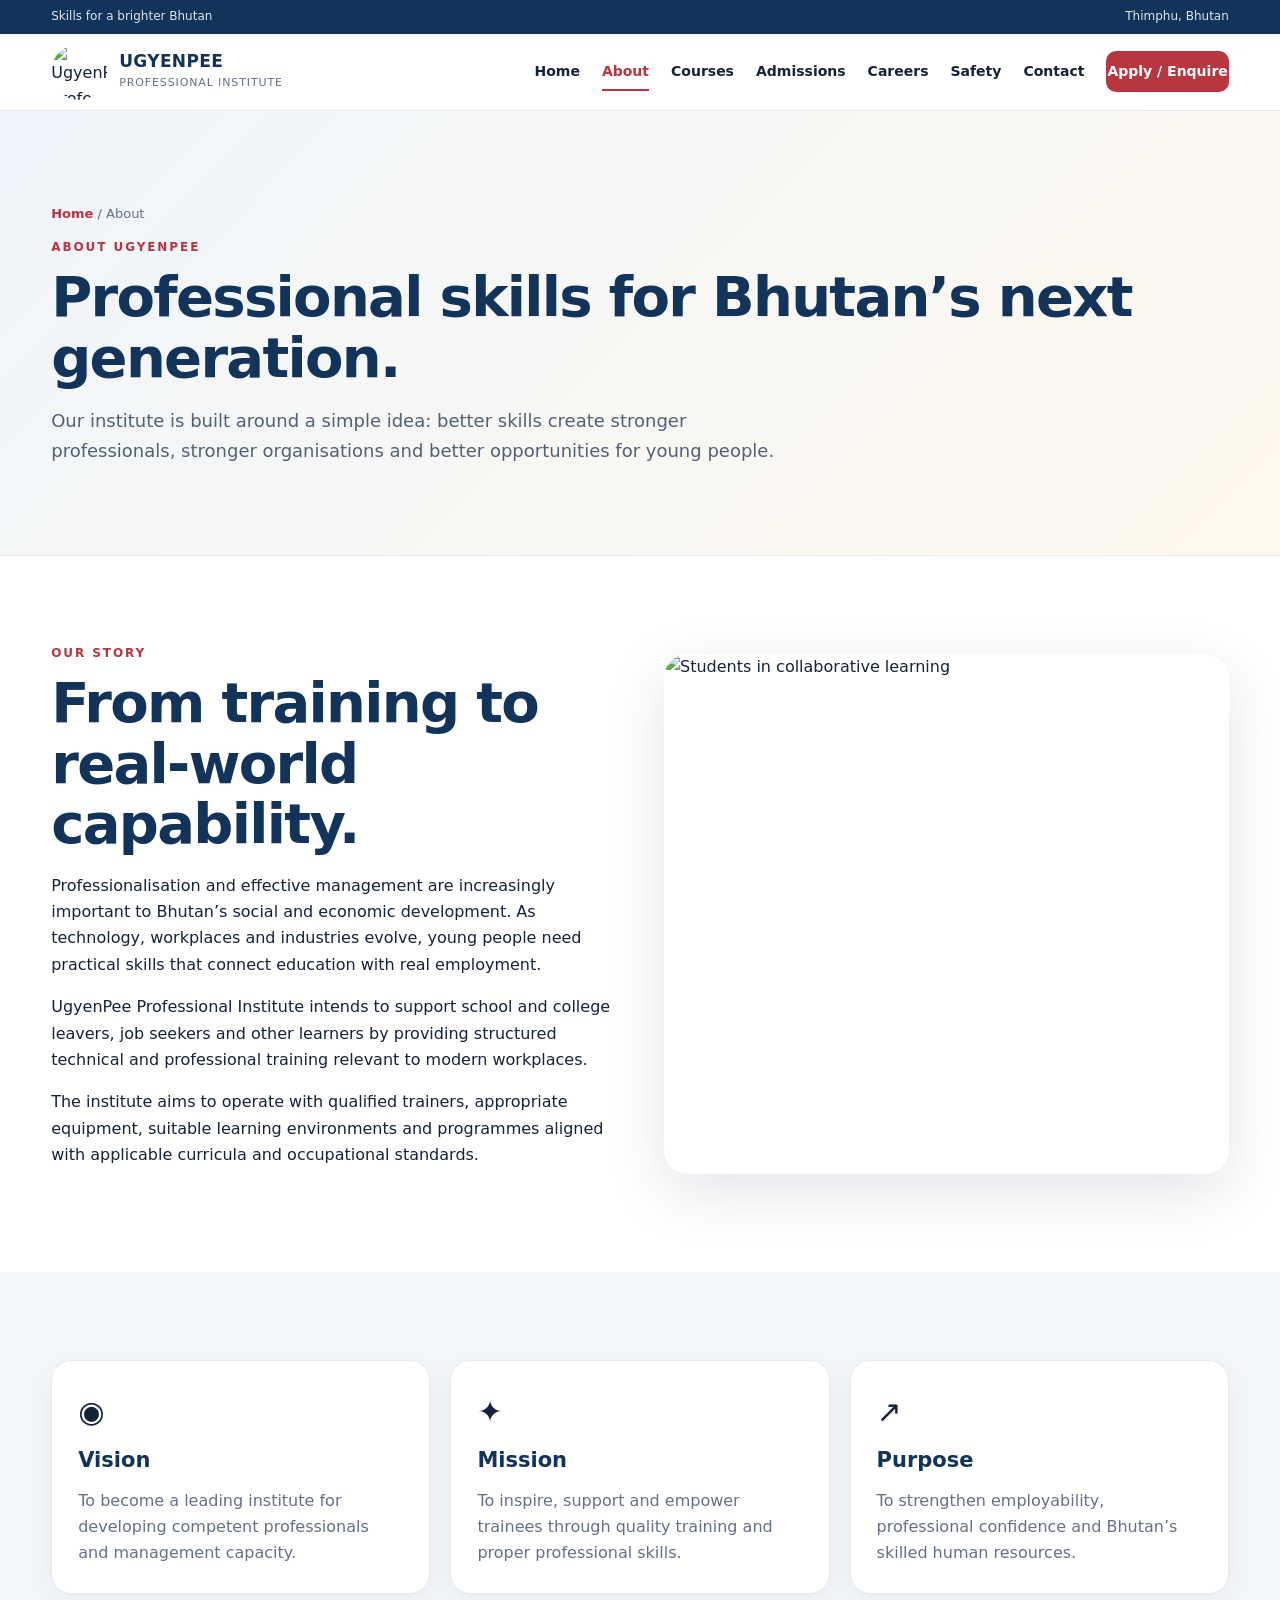
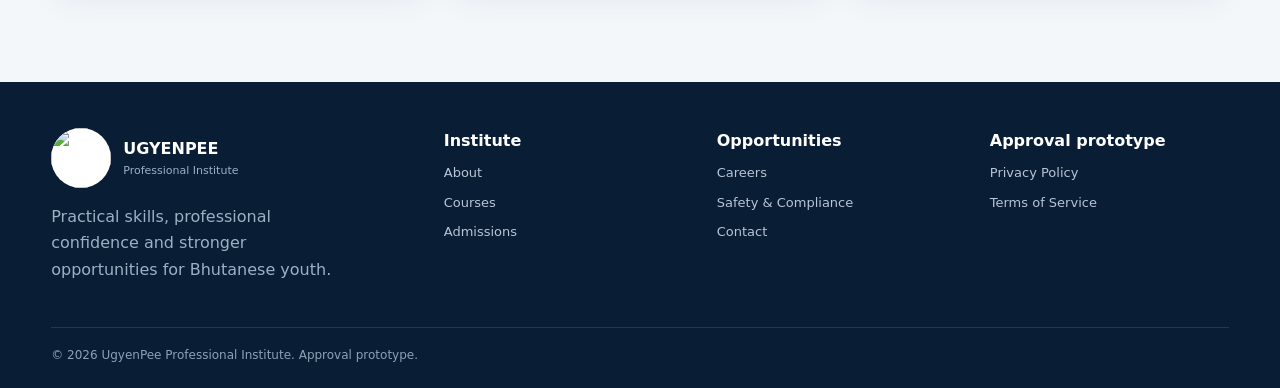
==== about.html @ 598f43e3 "Add about.html" ====
<!doctype html><html lang="en"><head><meta charset="utf-8"><meta name="viewport" content="width=device-width,initial-scale=1"><meta name="description" content="UgyenPee Professional Institute — About"><title>About | UgyenPee Professional Institute</title><link rel="stylesheet" href="styles.css"></head><body><div class="topbar"><div class="container"><span>Skills for a brighter Bhutan</span><span>Thimphu, Bhutan</span></div></div><header class="site-header"><div class="container nav"><a class="brand" href="index.html"><img src="[data-uri]" alt="UgyenPee Professional Institute logo"><div class="brand-copy"><strong>UGYENPEE</strong><span>Professional Institute</span></div></a><button class="menu-btn" aria-label="Menu" aria-expanded="false">☰</button><nav class="navlinks"><a class="" href="index.html">Home</a><a class="active" href="about.html">About</a><a class="" href="courses.html">Courses</a><a class="" href="admissions.html">Admissions</a><a class="" href="careers.html">Careers</a><a class="" href="safety.html">Safety</a><a class="" href="contact.html">Contact</a><a class="btn btn-primary" href="contact.html">Apply / Enquire</a></nav></div></header><main>
<section class="page-hero"><div class="container"><div class="crumb"><a href="index.html">Home</a> / About</div><div class="eyebrow">About UgyenPee</div><h1>Professional skills for Bhutan’s next generation.</h1><p>Our institute is built around a simple idea: better skills create stronger professionals, stronger organisations and better opportunities for young people.</p></div></section>
<section class="section"><div class="container grid-2"><div><div class="eyebrow">Our story</div><h2>From training to real-world capability.</h2><p>Professionalisation and effective management are increasingly important to Bhutan’s social and economic development. As technology, workplaces and industries evolve, young people need practical skills that connect education with real employment.</p><p>UgyenPee Professional Institute intends to support school and college leavers, job seekers and other learners by providing structured technical and professional training relevant to modern workplaces.</p><p>The institute aims to operate with qualified trainers, appropriate equipment, suitable learning environments and programmes aligned with applicable curricula and occupational standards.</p></div><div class="image-card tall"><img src="https://images.unsplash.com/photo-1522202176988-66273c2fd55f?auto=format&fit=crop&w=1200&q=85" alt="Students in collaborative learning"></div></div></section>
<section class="section section-alt"><div class="container cards-3"><article class="card"><div class="icon">◉</div><h3>Vision</h3><p>To become a leading institute for developing competent professionals and management capacity.</p></article><article class="card"><div class="icon">✦</div><h3>Mission</h3><p>To inspire, support and empower trainees through quality training and proper professional skills.</p></article><article class="card"><div class="icon">↗</div><h3>Purpose</h3><p>To strengthen employability, professional confidence and Bhutan’s skilled human resources.</p></article></div></section></main><footer><div class="container footer-grid"><div><div class="footer-brand"><img src="[data-uri]" alt=""><div><strong>UGYENPEE</strong><span>Professional Institute</span></div></div><p style="color:#9eb0c3;max-width:300px">Practical skills, professional confidence and stronger opportunities for Bhutanese youth.</p></div><div class="footer-col"><strong>Institute</strong><a href="about.html">About</a><a href="courses.html">Courses</a><a href="admissions.html">Admissions</a></div><div class="footer-col"><strong>Opportunities</strong><a href="careers.html">Careers</a><a href="safety.html">Safety & Compliance</a><a href="contact.html">Contact</a></div><div class="footer-col"><strong>Approval prototype</strong><a href="#">Privacy Policy</a><a href="#">Terms of Service</a></div></div><div class="container copyright">© <span data-year></span> UgyenPee Professional Institute. Approval prototype.</div></footer><script src="script.js"></script></body></html>
---- styles.css ----
:root{--ink:#152238;--navy:#12345a;--blue:#255f96;--red:#b7363f;--gold:#d2a13e;--cream:#f8f4ec;--mist:#f4f7fa;--line:#e6e9ee;--muted:#667085;--white:#fff;--shadow:0 18px 60px rgba(15,42,72,.12)}
*{box-sizing:border-box}html{scroll-behavior:smooth}body{margin:0;font-family:Inter,ui-sans-serif,system-ui,-apple-system,BlinkMacSystemFont,"Segoe UI",sans-serif;color:var(--ink);background:#fff;line-height:1.65}img{max-width:100%;display:block}a{text-decoration:none;color:inherit}.container{width:min(1180px,92%);margin:auto}
.topbar{background:var(--navy);color:#dce6f1;font-size:12px}.topbar .container{display:flex;justify-content:space-between;gap:20px;padding:7px 0}.site-header{position:sticky;top:0;z-index:50;background:rgba(255,255,255,.96);backdrop-filter:blur(14px);border-bottom:1px solid var(--line)}.nav{display:flex;justify-content:space-between;align-items:center;min-height:76px}.brand{display:flex;align-items:center;gap:12px}.brand img{width:56px;height:56px;object-fit:contain;border-radius:50%;background:#fff}.brand-copy strong{display:block;color:var(--navy);font-size:17px;line-height:1.1;letter-spacing:.02em}.brand-copy span{display:block;color:var(--muted);font-size:11px;margin-top:3px;text-transform:uppercase;letter-spacing:.08em}.navlinks{display:flex;align-items:center;gap:22px;font-size:14px;font-weight:700}.navlinks a{padding:8px 0;position:relative}.navlinks a.active,.navlinks a:hover{color:var(--red)}.navlinks a.active:after{content:"";position:absolute;left:0;right:0;bottom:0;height:2px;background:var(--red)}.menu-btn{display:none;border:0;background:transparent;font-size:28px;color:var(--navy);padding:8px}.btn{display:inline-flex;align-items:center;justify-content:center;gap:8px;padding:12px 18px;border-radius:10px;border:1px solid transparent;font-weight:800;font-size:14px;cursor:pointer}.btn-primary{background:var(--red);color:#fff}.btn-primary:hover{background:#9f2d35}.btn-outline{border-color:var(--navy);color:var(--navy);background:#fff}.btn-light{background:#fff;color:var(--navy)}
.hero{position:relative;min-height:660px;display:flex;align-items:flex-end;color:#fff;background:linear-gradient(90deg,rgba(8,26,48,.9),rgba(8,26,48,.56) 52%,rgba(8,26,48,.14)),url("https://images.unsplash.com/photo-1523050854058-8df90110c9f1?auto=format&fit=crop&w=2000&q=88") center/cover no-repeat}.hero .container{padding:118px 0 78px}.eyebrow{text-transform:uppercase;letter-spacing:.16em;font-size:12px;font-weight:900;color:var(--red)}.hero .eyebrow{color:#f2c75f}.hero h1{font-size:clamp(48px,7vw,82px);line-height:.99;letter-spacing:-.045em;max-width:880px;margin:12px 0 22px}.hero h1 em{font-style:normal;color:#f0bd45}.hero p{max-width:720px;font-size:19px;color:#e6edf7}.hero-actions{display:flex;gap:12px;flex-wrap:wrap;margin-top:28px}
.trust-strip{background:#fff;border-bottom:1px solid var(--line)}.trust-grid{display:grid;grid-template-columns:repeat(4,1fr)}.trust-item{padding:22px;border-right:1px solid var(--line)}.trust-item:last-child{border-right:0}.trust-item strong{display:block;color:var(--navy);font-size:16px}.trust-item span{color:var(--muted);font-size:12px}
.section{padding:88px 0}.section-alt{background:var(--mist)}.section-cream{background:var(--cream)}.section h2,.page-hero h1{color:var(--navy);font-size:clamp(36px,5vw,56px);line-height:1.08;letter-spacing:-.03em;margin:9px 0 18px}.lead{font-size:18px;color:#536174;max-width:780px}.grid-2{display:grid;grid-template-columns:1fr 1fr;gap:48px;align-items:center}.image-card{border-radius:24px;overflow:hidden;box-shadow:var(--shadow);min-height:420px}.image-card img{width:100%;height:100%;min-height:420px;object-fit:cover}.image-card.tall img{min-height:520px}.stats-grid{display:grid;grid-template-columns:repeat(3,1fr);gap:18px;margin-top:28px}.stat-card{background:#fff;border:1px solid var(--line);padding:22px;border-radius:16px}.stat-card strong{display:block;color:var(--navy);font-size:28px;line-height:1}.stat-card span{display:block;color:var(--muted);font-size:13px;margin-top:8px}
.cards-3{display:grid;grid-template-columns:repeat(3,1fr);gap:20px}.card{background:#fff;border:1px solid var(--line);border-radius:20px;padding:26px;box-shadow:0 8px 30px rgba(15,42,72,.06)}.card h3{margin:6px 0 10px;color:var(--navy);font-size:21px}.card p{color:var(--muted);margin:0}.icon{font-size:30px}
.section-head{display:flex;align-items:end;justify-content:space-between;gap:24px;margin-bottom:30px}.section-head p{max-width:520px;color:var(--muted)}
.course-grid{display:grid;grid-template-columns:repeat(3,1fr);gap:22px}.course-card{background:#fff;border:1px solid var(--line);border-radius:20px;overflow:hidden;box-shadow:0 10px 34px rgba(15,42,72,.07);transition:.25s transform,.25s box-shadow}.course-card:hover{transform:translateY(-5px);box-shadow:var(--shadow)}.course-card img{width:100%;height:220px;object-fit:cover}.course-body{padding:22px}.course-body h3{margin:0 0 8px;color:var(--navy);font-size:21px}.course-body p{color:var(--muted)}.meta{display:grid;gap:8px;margin-top:16px}.meta-row{display:flex;justify-content:space-between;gap:18px;border-top:1px solid #eef0f4;padding-top:8px;font-size:12px}.meta-row span{color:var(--muted)}.meta-row strong{text-align:right;color:var(--navy)}
.feature-band{background:var(--navy);color:#dce6f1}.feature-band h2{color:#fff}.feature-band .eyebrow{color:#f2c75f}.feature-band .card{background:rgba(255,255,255,.06);border-color:rgba(255,255,255,.14);box-shadow:none}.feature-band .card h3{color:#fff}.feature-band .card p{color:#c7d3df}
.page-hero{padding:92px 0 72px;background:linear-gradient(135deg,#f0f5fb,#fff9ee);border-bottom:1px solid var(--line)}.page-hero p{max-width:760px;color:#536174;font-size:18px}.page-hero .crumb{font-size:13px;color:var(--muted);margin-bottom:14px}.page-hero .crumb a{color:var(--red);font-weight:700}
.steps{display:grid;gap:18px}.step{display:flex;gap:15px;align-items:flex-start}.step-num{width:38px;height:38px;flex:none;border-radius:50%;display:grid;place-items:center;background:var(--red);color:#fff;font-weight:900}.step h3{margin:1px 0 3px;color:var(--navy)}.step p{margin:0;color:var(--muted)}
.checklist{list-style:none;padding:0;margin:18px 0 0}.checklist li{position:relative;padding:11px 0 11px 32px;border-top:1px solid var(--line)}.checklist li:before{content:"✓";position:absolute;left:0;color:var(--red);font-weight:900}
.callout{border-radius:24px;padding:34px;background:var(--navy);color:#fff}.callout h3{font-size:30px;margin:0 0 10px}.callout p{color:#d3deea}
.career-grid{display:grid;grid-template-columns:repeat(4,1fr);gap:16px}.career-tile{background:#fff;border:1px solid var(--line);padding:22px;border-radius:16px}.career-tile strong{display:block;color:var(--navy);margin-top:10px}.career-tile span{font-size:27px}
.contact-grid{display:grid;grid-template-columns:.8fr 1.2fr;gap:40px}.contact-card{background:var(--mist);border:1px solid var(--line);border-radius:18px;padding:24px}.contact-card p{margin:10px 0}.form{display:grid;gap:14px}.form-row{display:grid;grid-template-columns:1fr 1fr;gap:12px}.form label{font-size:13px;font-weight:700;color:var(--navy)}.form input,.form textarea,.form select{width:100%;margin-top:6px;padding:14px;border:1px solid var(--line);border-radius:10px;font:inherit;background:white}.form button{justify-self:start}
footer{background:#091d35;color:#dce6f2;padding:46px 0 22px}.footer-grid{display:grid;grid-template-columns:1.5fr 1fr 1fr 1fr;gap:34px}.footer-brand{display:flex;gap:12px;align-items:center}.footer-brand img{width:60px;height:60px;object-fit:contain;border-radius:50%;background:white}.footer-brand strong{display:block;color:#fff}.footer-brand span{display:block;font-size:11px;color:#9eb0c3}.footer-col strong{color:#fff}.footer-col a{display:block;color:#b8c5d5;margin:8px 0;font-size:13px}.copyright{border-top:1px solid rgba(255,255,255,.12);margin-top:28px;padding-top:18px;color:#8ea1b5;font-size:12px}
.mobile-only{display:none}
@media(max-width:940px){.navlinks{position:fixed;top:77px;left:0;right:0;background:white;border-bottom:1px solid var(--line);display:none;flex-direction:column;align-items:stretch;padding:18px 4%;gap:4px;box-shadow:0 18px 40px rgba(15,42,72,.12)}.navlinks.open{display:flex}.navlinks a{padding:12px 4px}.menu-btn{display:block}.hero{min-height:590px}.hero .container{padding:90px 0 58px}.trust-grid{grid-template-columns:repeat(2,1fr)}.trust-item:nth-child(2){border-right:0}.trust-item:nth-child(-n+2){border-bottom:1px solid var(--line)}.grid-2,.contact-grid{grid-template-columns:1fr}.course-grid,.cards-3{grid-template-columns:repeat(2,1fr)}.career-grid{grid-template-columns:repeat(2,1fr)}.footer-grid{grid-template-columns:1fr 1fr}.image-card.tall img{min-height:420px}}
@media(max-width:620px){.topbar .container{font-size:10px}.brand-copy span{display:none}.brand img{width:48px;height:48px}.nav{min-height:68px}.navlinks{top:69px}.hero{min-height:620px;background-position:62% center}.hero h1{font-size:46px}.hero p{font-size:16px}.hero-actions .btn{width:100%}.trust-grid,.course-grid,.cards-3,.career-grid,.stats-grid,.footer-grid,.form-row{grid-template-columns:1fr}.trust-item{border-right:0!important;border-bottom:1px solid var(--line)}.section{padding:64px 0}.section-head{display:block}.section-head p{margin-top:8px}.image-card,.image-card img{min-height:300px}.page-hero{padding:62px 0 52px}.footer-grid{gap:24px}}
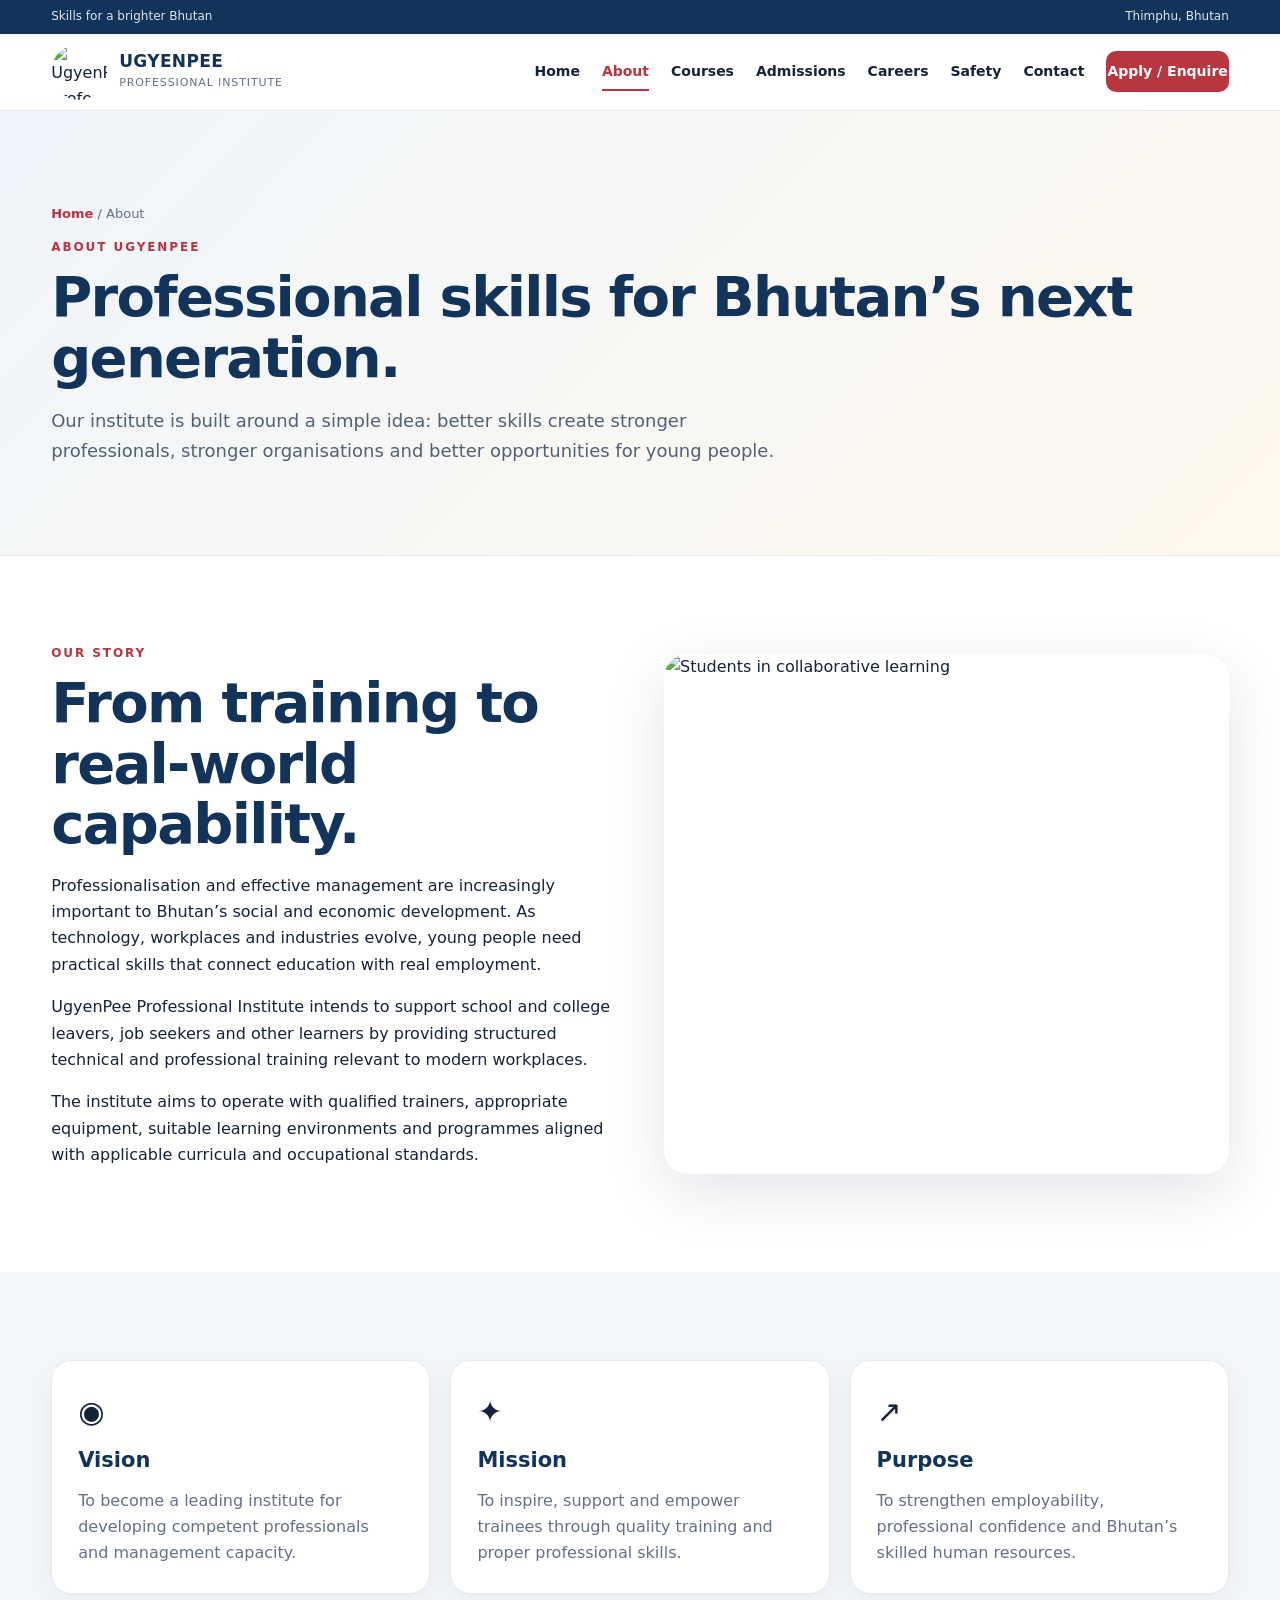
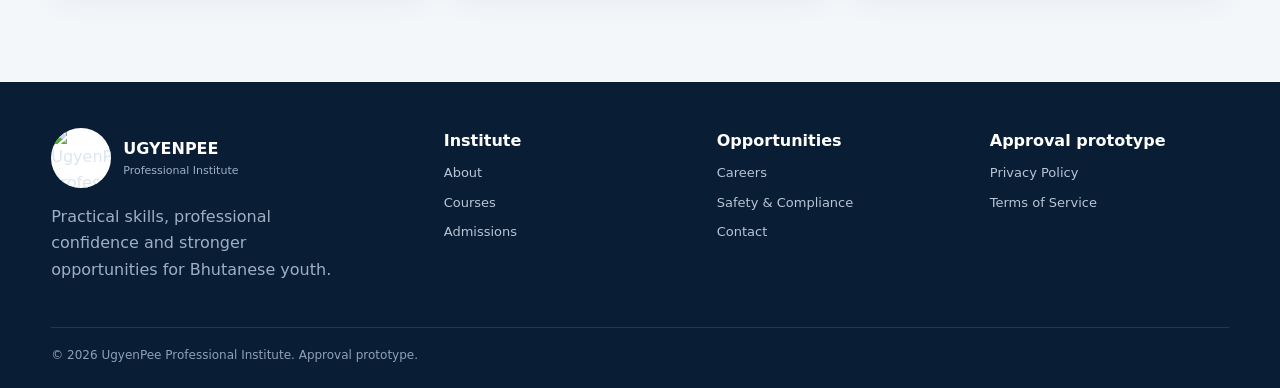
==== commit 3abdbe9a: "Use official UgyenPee logo on about.html" ====
--- a/about.html
+++ b/about.html
@@ -1,4 +1,4 @@
-<!doctype html><html lang="en"><head><meta charset="utf-8"><meta name="viewport" content="width=device-width,initial-scale=1"><meta name="description" content="UgyenPee Professional Institute — About"><title>About | UgyenPee Professional Institute</title><link rel="stylesheet" href="styles.css"></head><body><div class="topbar"><div class="container"><span>Skills for a brighter Bhutan</span><span>Thimphu, Bhutan</span></div></div><header class="site-header"><div class="container nav"><a class="brand" href="index.html"><img src="[data-uri]" alt="UgyenPee Professional Institute logo"><div class="brand-copy"><strong>UGYENPEE</strong><span>Professional Institute</span></div></a><button class="menu-btn" aria-label="Menu" aria-expanded="false">☰</button><nav class="navlinks"><a class="" href="index.html">Home</a><a class="active" href="about.html">About</a><a class="" href="courses.html">Courses</a><a class="" href="admissions.html">Admissions</a><a class="" href="careers.html">Careers</a><a class="" href="safety.html">Safety</a><a class="" href="contact.html">Contact</a><a class="btn btn-primary" href="contact.html">Apply / Enquire</a></nav></div></header><main>
+<!doctype html><html lang="en"><head><meta charset="utf-8"><meta name="viewport" content="width=device-width,initial-scale=1"><meta name="description" content="UgyenPee Professional Institute — About"><title>About | UgyenPee Professional Institute</title><link rel="stylesheet" href="styles.css"></head><body><div class="topbar"><div class="container"><span>Skills for a brighter Bhutan</span><span>Thimphu, Bhutan</span></div></div><header class="site-header"><div class="container nav"><a class="brand" href="index.html"><img src="[data-uri]" alt="UgyenPee Professional Institute logo"><div class="brand-copy"><strong>UGYENPEE</strong><span>Professional Institute</span></div></a><button class="menu-btn" aria-label="Menu" aria-expanded="false">☰</button><nav class="navlinks"><a class="" href="index.html">Home</a><a class="active" href="about.html">About</a><a class="" href="courses.html">Courses</a><a class="" href="admissions.html">Admissions</a><a class="" href="careers.html">Careers</a><a class="" href="safety.html">Safety</a><a class="" href="contact.html">Contact</a><a class="btn btn-primary" href="contact.html">Apply / Enquire</a></nav></div></header><main>
 <section class="page-hero"><div class="container"><div class="crumb"><a href="index.html">Home</a> / About</div><div class="eyebrow">About UgyenPee</div><h1>Professional skills for Bhutan’s next generation.</h1><p>Our institute is built around a simple idea: better skills create stronger professionals, stronger organisations and better opportunities for young people.</p></div></section>
 <section class="section"><div class="container grid-2"><div><div class="eyebrow">Our story</div><h2>From training to real-world capability.</h2><p>Professionalisation and effective management are increasingly important to Bhutan’s social and economic development. As technology, workplaces and industries evolve, young people need practical skills that connect education with real employment.</p><p>UgyenPee Professional Institute intends to support school and college leavers, job seekers and other learners by providing structured technical and professional training relevant to modern workplaces.</p><p>The institute aims to operate with qualified trainers, appropriate equipment, suitable learning environments and programmes aligned with applicable curricula and occupational standards.</p></div><div class="image-card tall"><img src="https://images.unsplash.com/photo-1522202176988-66273c2fd55f?auto=format&fit=crop&w=1200&q=85" alt="Students in collaborative learning"></div></div></section>
-<section class="section section-alt"><div class="container cards-3"><article class="card"><div class="icon">◉</div><h3>Vision</h3><p>To become a leading institute for developing competent professionals and management capacity.</p></article><article class="card"><div class="icon">✦</div><h3>Mission</h3><p>To inspire, support and empower trainees through quality training and proper professional skills.</p></article><article class="card"><div class="icon">↗</div><h3>Purpose</h3><p>To strengthen employability, professional confidence and Bhutan’s skilled human resources.</p></article></div></section></main><footer><div class="container footer-grid"><div><div class="footer-brand"><img src="[data-uri]" alt=""><div><strong>UGYENPEE</strong><span>Professional Institute</span></div></div><p style="color:#9eb0c3;max-width:300px">Practical skills, professional confidence and stronger opportunities for Bhutanese youth.</p></div><div class="footer-col"><strong>Institute</strong><a href="about.html">About</a><a href="courses.html">Courses</a><a href="admissions.html">Admissions</a></div><div class="footer-col"><strong>Opportunities</strong><a href="careers.html">Careers</a><a href="safety.html">Safety & Compliance</a><a href="contact.html">Contact</a></div><div class="footer-col"><strong>Approval prototype</strong><a href="#">Privacy Policy</a><a href="#">Terms of Service</a></div></div><div class="container copyright">© <span data-year></span> UgyenPee Professional Institute. Approval prototype.</div></footer><script src="script.js"></script></body></html>+<section class="section section-alt"><div class="container cards-3"><article class="card"><div class="icon">◉</div><h3>Vision</h3><p>To become a leading institute for developing competent professionals and management capacity.</p></article><article class="card"><div class="icon">✦</div><h3>Mission</h3><p>To inspire, support and empower trainees through quality training and proper professional skills.</p></article><article class="card"><div class="icon">↗</div><h3>Purpose</h3><p>To strengthen employability, professional confidence and Bhutan’s skilled human resources.</p></article></div></section></main><footer><div class="container footer-grid"><div><div class="footer-brand"><img src="[data-uri]" alt="UgyenPee Professional Institute logo"><div><strong>UGYENPEE</strong><span>Professional Institute</span></div></div><p style="color:#9eb0c3;max-width:300px">Practical skills, professional confidence and stronger opportunities for Bhutanese youth.</p></div><div class="footer-col"><strong>Institute</strong><a href="about.html">About</a><a href="courses.html">Courses</a><a href="admissions.html">Admissions</a></div><div class="footer-col"><strong>Opportunities</strong><a href="careers.html">Careers</a><a href="safety.html">Safety & Compliance</a><a href="contact.html">Contact</a></div><div class="footer-col"><strong>Approval prototype</strong><a href="#">Privacy Policy</a><a href="#">Terms of Service</a></div></div><div class="container copyright">© <span data-year></span> UgyenPee Professional Institute. Approval prototype.</div></footer><script src="script.js"></script></body></html>
--- a/styles.css
+++ b/styles.css
@@ -2,7 +2,7 @@
 :root{--ink:#152238;--navy:#12345a;--blue:#255f96;--red:#b7363f;--gold:#d2a13e;--cream:#f8f4ec;--mist:#f4f7fa;--line:#e6e9ee;--muted:#667085;--white:#fff;--shadow:0 18px 60px rgba(15,42,72,.12)}
 *{box-sizing:border-box}html{scroll-behavior:smooth}body{margin:0;font-family:Inter,ui-sans-serif,system-ui,-apple-system,BlinkMacSystemFont,"Segoe UI",sans-serif;color:var(--ink);background:#fff;line-height:1.65}img{max-width:100%;display:block}a{text-decoration:none;color:inherit}.container{width:min(1180px,92%);margin:auto}
 .topbar{background:var(--navy);color:#dce6f1;font-size:12px}.topbar .container{display:flex;justify-content:space-between;gap:20px;padding:7px 0}.site-header{position:sticky;top:0;z-index:50;background:rgba(255,255,255,.96);backdrop-filter:blur(14px);border-bottom:1px solid var(--line)}.nav{display:flex;justify-content:space-between;align-items:center;min-height:76px}.brand{display:flex;align-items:center;gap:12px}.brand img{width:56px;height:56px;object-fit:contain;border-radius:50%;background:#fff}.brand-copy strong{display:block;color:var(--navy);font-size:17px;line-height:1.1;letter-spacing:.02em}.brand-copy span{display:block;color:var(--muted);font-size:11px;margin-top:3px;text-transform:uppercase;letter-spacing:.08em}.navlinks{display:flex;align-items:center;gap:22px;font-size:14px;font-weight:700}.navlinks a{padding:8px 0;position:relative}.navlinks a.active,.navlinks a:hover{color:var(--red)}.navlinks a.active:after{content:"";position:absolute;left:0;right:0;bottom:0;height:2px;background:var(--red)}.menu-btn{display:none;border:0;background:transparent;font-size:28px;color:var(--navy);padding:8px}.btn{display:inline-flex;align-items:center;justify-content:center;gap:8px;padding:12px 18px;border-radius:10px;border:1px solid transparent;font-weight:800;font-size:14px;cursor:pointer}.btn-primary{background:var(--red);color:#fff}.btn-primary:hover{background:#9f2d35}.btn-outline{border-color:var(--navy);color:var(--navy);background:#fff}.btn-light{background:#fff;color:var(--navy)}
-.hero{position:relative;min-height:660px;display:flex;align-items:flex-end;color:#fff;background:linear-gradient(90deg,rgba(8,26,48,.9),rgba(8,26,48,.56) 52%,rgba(8,26,48,.14)),url("https://images.unsplash.com/photo-1523050854058-8df90110c9f1?auto=format&fit=crop&w=2000&q=88") center/cover no-repeat}.hero .container{padding:118px 0 78px}.eyebrow{text-transform:uppercase;letter-spacing:.16em;font-size:12px;font-weight:900;color:var(--red)}.hero .eyebrow{color:#f2c75f}.hero h1{font-size:clamp(48px,7vw,82px);line-height:.99;letter-spacing:-.045em;max-width:880px;margin:12px 0 22px}.hero h1 em{font-style:normal;color:#f0bd45}.hero p{max-width:720px;font-size:19px;color:#e6edf7}.hero-actions{display:flex;gap:12px;flex-wrap:wrap;margin-top:28px}
+.hero{position:relative;min-height:660px;display:flex;align-items:flex-end;color:#fff;background:linear-gradient(90deg,rgba(8,26,48,.91),rgba(8,26,48,.56) 52%,rgba(8,26,48,.13)),var(--hero-image,url("https://images.unsplash.com/photo-1523050854058-8df90110c9f1?auto=format&fit=crop&w=2000&q=88")) center/cover no-repeat}.hero .container{padding:118px 0 78px}.eyebrow{text-transform:uppercase;letter-spacing:.16em;font-size:12px;font-weight:900;color:var(--red)}.hero .eyebrow{color:#f2c75f}.hero h1{font-size:clamp(48px,7vw,82px);line-height:.99;letter-spacing:-.045em;max-width:880px;margin:12px 0 22px}.hero h1 em{font-style:normal;color:#f0bd45}.hero p{max-width:720px;font-size:19px;color:#e6edf7}.hero-actions{display:flex;gap:12px;flex-wrap:wrap;margin-top:28px}
 .trust-strip{background:#fff;border-bottom:1px solid var(--line)}.trust-grid{display:grid;grid-template-columns:repeat(4,1fr)}.trust-item{padding:22px;border-right:1px solid var(--line)}.trust-item:last-child{border-right:0}.trust-item strong{display:block;color:var(--navy);font-size:16px}.trust-item span{color:var(--muted);font-size:12px}
 .section{padding:88px 0}.section-alt{background:var(--mist)}.section-cream{background:var(--cream)}.section h2,.page-hero h1{color:var(--navy);font-size:clamp(36px,5vw,56px);line-height:1.08;letter-spacing:-.03em;margin:9px 0 18px}.lead{font-size:18px;color:#536174;max-width:780px}.grid-2{display:grid;grid-template-columns:1fr 1fr;gap:48px;align-items:center}.image-card{border-radius:24px;overflow:hidden;box-shadow:var(--shadow);min-height:420px}.image-card img{width:100%;height:100%;min-height:420px;object-fit:cover}.image-card.tall img{min-height:520px}.stats-grid{display:grid;grid-template-columns:repeat(3,1fr);gap:18px;margin-top:28px}.stat-card{background:#fff;border:1px solid var(--line);padding:22px;border-radius:16px}.stat-card strong{display:block;color:var(--navy);font-size:28px;line-height:1}.stat-card span{display:block;color:var(--muted);font-size:13px;margin-top:8px}
 .cards-3{display:grid;grid-template-columns:repeat(3,1fr);gap:20px}.card{background:#fff;border:1px solid var(--line);border-radius:20px;padding:26px;box-shadow:0 8px 30px rgba(15,42,72,.06)}.card h3{margin:6px 0 10px;color:var(--navy);font-size:21px}.card p{color:var(--muted);margin:0}.icon{font-size:30px}
@@ -19,3 +19,5 @@
 .mobile-only{display:none}
 @media(max-width:940px){.navlinks{position:fixed;top:77px;left:0;right:0;background:white;border-bottom:1px solid var(--line);display:none;flex-direction:column;align-items:stretch;padding:18px 4%;gap:4px;box-shadow:0 18px 40px rgba(15,42,72,.12)}.navlinks.open{display:flex}.navlinks a{padding:12px 4px}.menu-btn{display:block}.hero{min-height:590px}.hero .container{padding:90px 0 58px}.trust-grid{grid-template-columns:repeat(2,1fr)}.trust-item:nth-child(2){border-right:0}.trust-item:nth-child(-n+2){border-bottom:1px solid var(--line)}.grid-2,.contact-grid{grid-template-columns:1fr}.course-grid,.cards-3{grid-template-columns:repeat(2,1fr)}.career-grid{grid-template-columns:repeat(2,1fr)}.footer-grid{grid-template-columns:1fr 1fr}.image-card.tall img{min-height:420px}}
 @media(max-width:620px){.topbar .container{font-size:10px}.brand-copy span{display:none}.brand img{width:48px;height:48px}.nav{min-height:68px}.navlinks{top:69px}.hero{min-height:620px;background-position:62% center}.hero h1{font-size:46px}.hero p{font-size:16px}.hero-actions .btn{width:100%}.trust-grid,.course-grid,.cards-3,.career-grid,.stats-grid,.footer-grid,.form-row{grid-template-columns:1fr}.trust-item{border-right:0!important;border-bottom:1px solid var(--line)}.section{padding:64px 0}.section-head{display:block}.section-head p{margin-top:8px}.image-card,.image-card img{min-height:300px}.page-hero{padding:62px 0 52px}.footer-grid{gap:24px}}
+
+.hero:after{content:"";position:absolute;inset:auto 0 0;height:140px;background:linear-gradient(transparent,rgba(8,26,48,.16));pointer-events:none}.hero .container{position:relative;z-index:1}.media-highlight{position:relative}.media-highlight:after{content:"";position:absolute;inset:18px -18px -18px 18px;border:1px solid rgba(210,161,62,.45);border-radius:24px;z-index:-1}.image-card img{transition:transform .45s ease}.image-card:hover img{transform:scale(1.025)}.section-kicker{display:inline-flex;align-items:center;gap:9px;color:var(--gold);font-weight:800;font-size:13px}.section-kicker:before{content:"";width:28px;height:2px;background:var(--gold)}.training-showcase{display:grid;grid-template-columns:1.05fr .95fr;gap:34px;align-items:stretch}.training-copy{padding:36px;border-radius:24px;background:#fff;border:1px solid var(--line);box-shadow:var(--shadow)}.training-image{border-radius:24px;overflow:hidden;min-height:420px}.training-image img{width:100%;height:100%;object-fit:cover}.training-points{display:grid;grid-template-columns:1fr 1fr;gap:12px;margin-top:24px}.training-point{padding:14px;border-radius:14px;background:var(--mist);font-size:13px}.training-point strong{display:block;color:var(--navy);margin-bottom:3px}@media(max-width:940px){.training-showcase{grid-template-columns:1fr}}@media(max-width:620px){.training-points{grid-template-columns:1fr}.training-image{min-height:300px}}
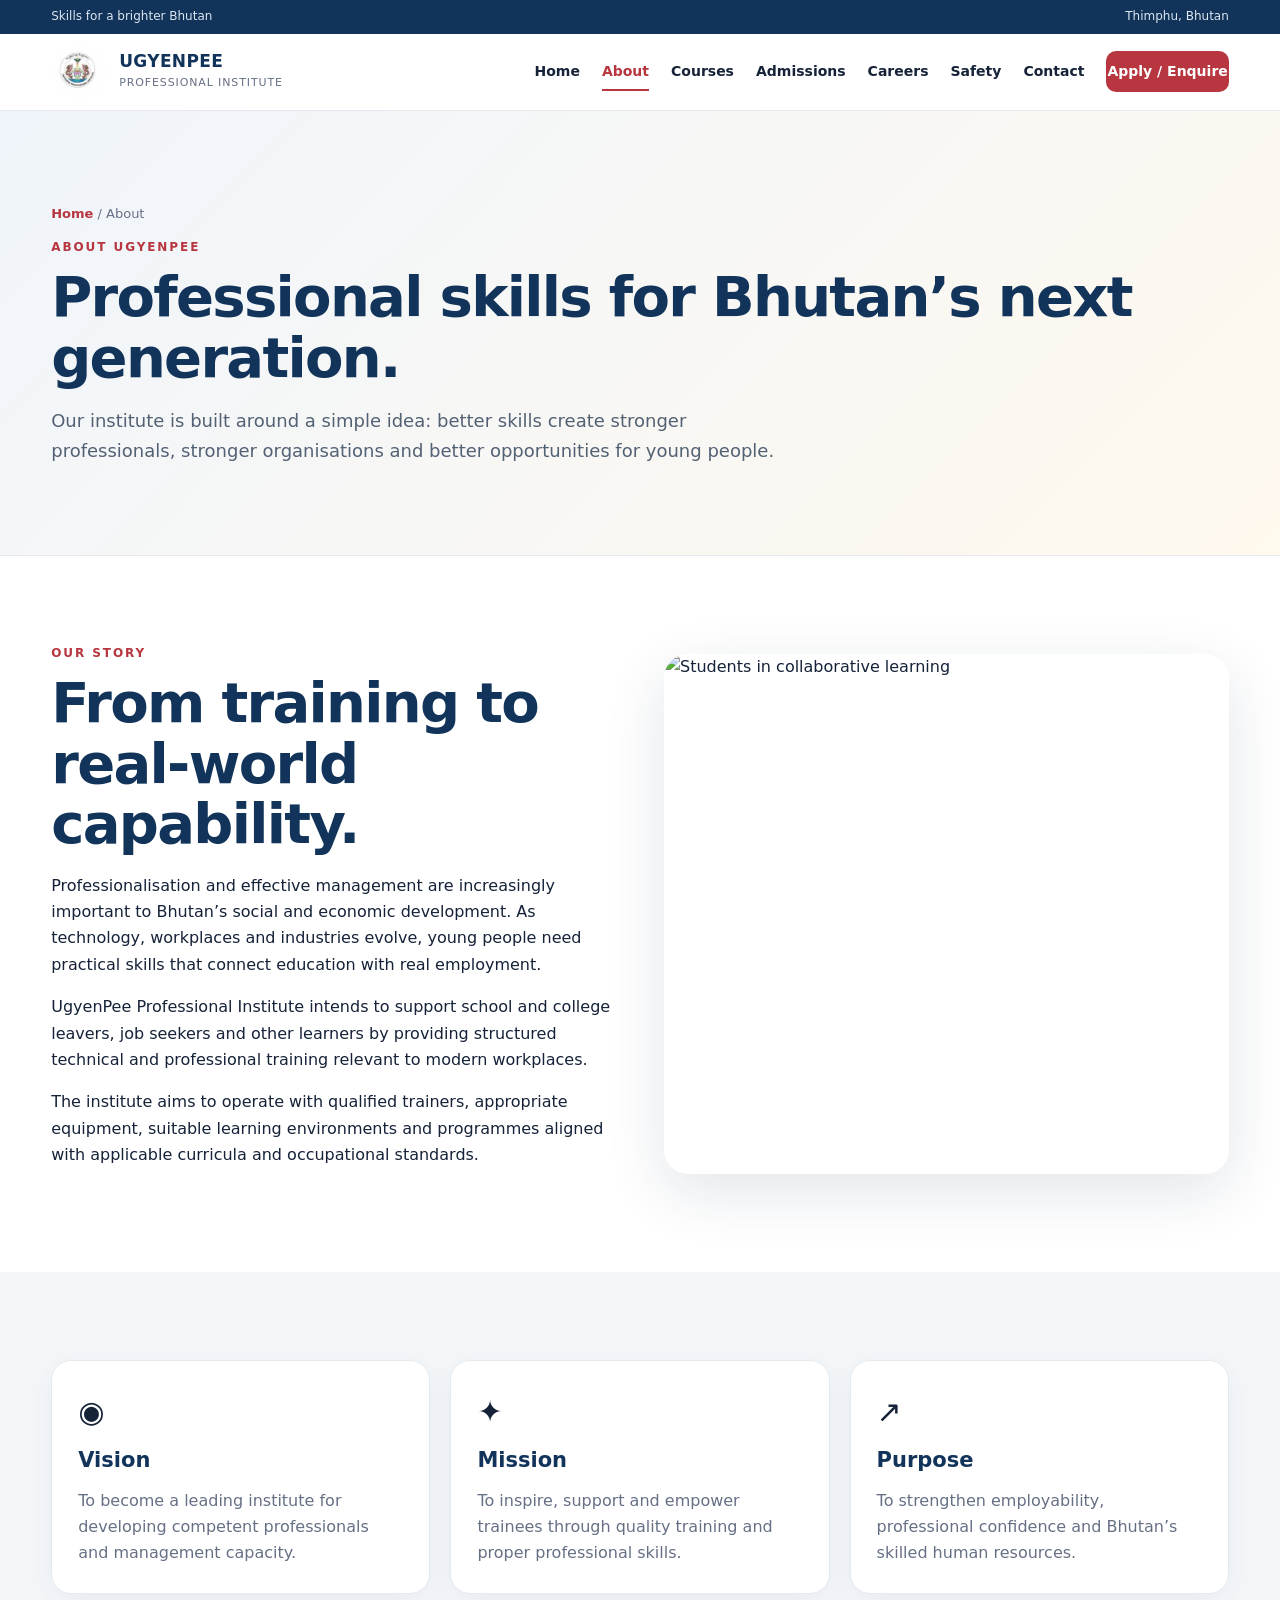
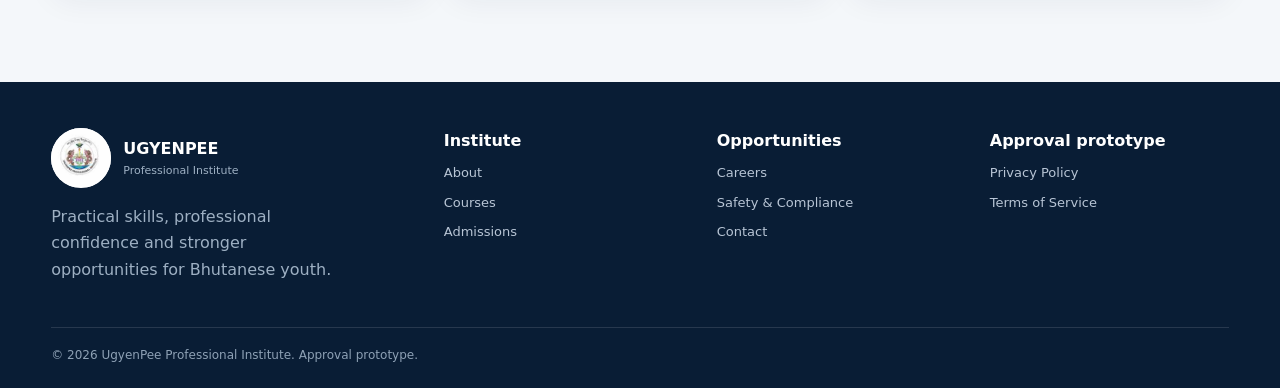
==== commit d27824e6: "Fix official logo rendering on about.html" ====
--- a/about.html
+++ b/about.html
@@ -1,4 +1,4 @@
-<!doctype html><html lang="en"><head><meta charset="utf-8"><meta name="viewport" content="width=device-width,initial-scale=1"><meta name="description" content="UgyenPee Professional Institute — About"><title>About | UgyenPee Professional Institute</title><link rel="stylesheet" href="styles.css"></head><body><div class="topbar"><div class="container"><span>Skills for a brighter Bhutan</span><span>Thimphu, Bhutan</span></div></div><header class="site-header"><div class="container nav"><a class="brand" href="index.html"><img src="[data-uri]" alt="UgyenPee Professional Institute logo"><div class="brand-copy"><strong>UGYENPEE</strong><span>Professional Institute</span></div></a><button class="menu-btn" aria-label="Menu" aria-expanded="false">☰</button><nav class="navlinks"><a class="" href="index.html">Home</a><a class="active" href="about.html">About</a><a class="" href="courses.html">Courses</a><a class="" href="admissions.html">Admissions</a><a class="" href="careers.html">Careers</a><a class="" href="safety.html">Safety</a><a class="" href="contact.html">Contact</a><a class="btn btn-primary" href="contact.html">Apply / Enquire</a></nav></div></header><main>
+<!doctype html><html lang="en"><head><meta charset="utf-8"><meta name="viewport" content="width=device-width,initial-scale=1"><meta name="description" content="UgyenPee Professional Institute — About"><title>About | UgyenPee Professional Institute</title><link rel="stylesheet" href="styles.css"></head><body><div class="topbar"><div class="container"><span>Skills for a brighter Bhutan</span><span>Thimphu, Bhutan</span></div></div><header class="site-header"><div class="container nav"><a class="brand" href="index.html"><img src="[data-uri]" alt="UgyenPee Professional Institute logo"><div class="brand-copy"><strong>UGYENPEE</strong><span>Professional Institute</span></div></a><button class="menu-btn" aria-label="Menu" aria-expanded="false">☰</button><nav class="navlinks"><a class="" href="index.html">Home</a><a class="active" href="about.html">About</a><a class="" href="courses.html">Courses</a><a class="" href="admissions.html">Admissions</a><a class="" href="careers.html">Careers</a><a class="" href="safety.html">Safety</a><a class="" href="contact.html">Contact</a><a class="btn btn-primary" href="contact.html">Apply / Enquire</a></nav></div></header><main>
 <section class="page-hero"><div class="container"><div class="crumb"><a href="index.html">Home</a> / About</div><div class="eyebrow">About UgyenPee</div><h1>Professional skills for Bhutan’s next generation.</h1><p>Our institute is built around a simple idea: better skills create stronger professionals, stronger organisations and better opportunities for young people.</p></div></section>
 <section class="section"><div class="container grid-2"><div><div class="eyebrow">Our story</div><h2>From training to real-world capability.</h2><p>Professionalisation and effective management are increasingly important to Bhutan’s social and economic development. As technology, workplaces and industries evolve, young people need practical skills that connect education with real employment.</p><p>UgyenPee Professional Institute intends to support school and college leavers, job seekers and other learners by providing structured technical and professional training relevant to modern workplaces.</p><p>The institute aims to operate with qualified trainers, appropriate equipment, suitable learning environments and programmes aligned with applicable curricula and occupational standards.</p></div><div class="image-card tall"><img src="https://images.unsplash.com/photo-1522202176988-66273c2fd55f?auto=format&fit=crop&w=1200&q=85" alt="Students in collaborative learning"></div></div></section>
-<section class="section section-alt"><div class="container cards-3"><article class="card"><div class="icon">◉</div><h3>Vision</h3><p>To become a leading institute for developing competent professionals and management capacity.</p></article><article class="card"><div class="icon">✦</div><h3>Mission</h3><p>To inspire, support and empower trainees through quality training and proper professional skills.</p></article><article class="card"><div class="icon">↗</div><h3>Purpose</h3><p>To strengthen employability, professional confidence and Bhutan’s skilled human resources.</p></article></div></section></main><footer><div class="container footer-grid"><div><div class="footer-brand"><img src="[data-uri]" alt="UgyenPee Professional Institute logo"><div><strong>UGYENPEE</strong><span>Professional Institute</span></div></div><p style="color:#9eb0c3;max-width:300px">Practical skills, professional confidence and stronger opportunities for Bhutanese youth.</p></div><div class="footer-col"><strong>Institute</strong><a href="about.html">About</a><a href="courses.html">Courses</a><a href="admissions.html">Admissions</a></div><div class="footer-col"><strong>Opportunities</strong><a href="careers.html">Careers</a><a href="safety.html">Safety & Compliance</a><a href="contact.html">Contact</a></div><div class="footer-col"><strong>Approval prototype</strong><a href="#">Privacy Policy</a><a href="#">Terms of Service</a></div></div><div class="container copyright">© <span data-year></span> UgyenPee Professional Institute. Approval prototype.</div></footer><script src="script.js"></script></body></html>+<section class="section section-alt"><div class="container cards-3"><article class="card"><div class="icon">◉</div><h3>Vision</h3><p>To become a leading institute for developing competent professionals and management capacity.</p></article><article class="card"><div class="icon">✦</div><h3>Mission</h3><p>To inspire, support and empower trainees through quality training and proper professional skills.</p></article><article class="card"><div class="icon">↗</div><h3>Purpose</h3><p>To strengthen employability, professional confidence and Bhutan’s skilled human resources.</p></article></div></section></main><footer><div class="container footer-grid"><div><div class="footer-brand"><img src="[data-uri]" alt="UgyenPee Professional Institute logo"><div><strong>UGYENPEE</strong><span>Professional Institute</span></div></div><p style="color:#9eb0c3;max-width:300px">Practical skills, professional confidence and stronger opportunities for Bhutanese youth.</p></div><div class="footer-col"><strong>Institute</strong><a href="about.html">About</a><a href="courses.html">Courses</a><a href="admissions.html">Admissions</a></div><div class="footer-col"><strong>Opportunities</strong><a href="careers.html">Careers</a><a href="safety.html">Safety & Compliance</a><a href="contact.html">Contact</a></div><div class="footer-col"><strong>Approval prototype</strong><a href="#">Privacy Policy</a><a href="#">Terms of Service</a></div></div><div class="container copyright">© <span data-year></span> UgyenPee Professional Institute. Approval prototype.</div></footer><script src="script.js"></script></body></html>
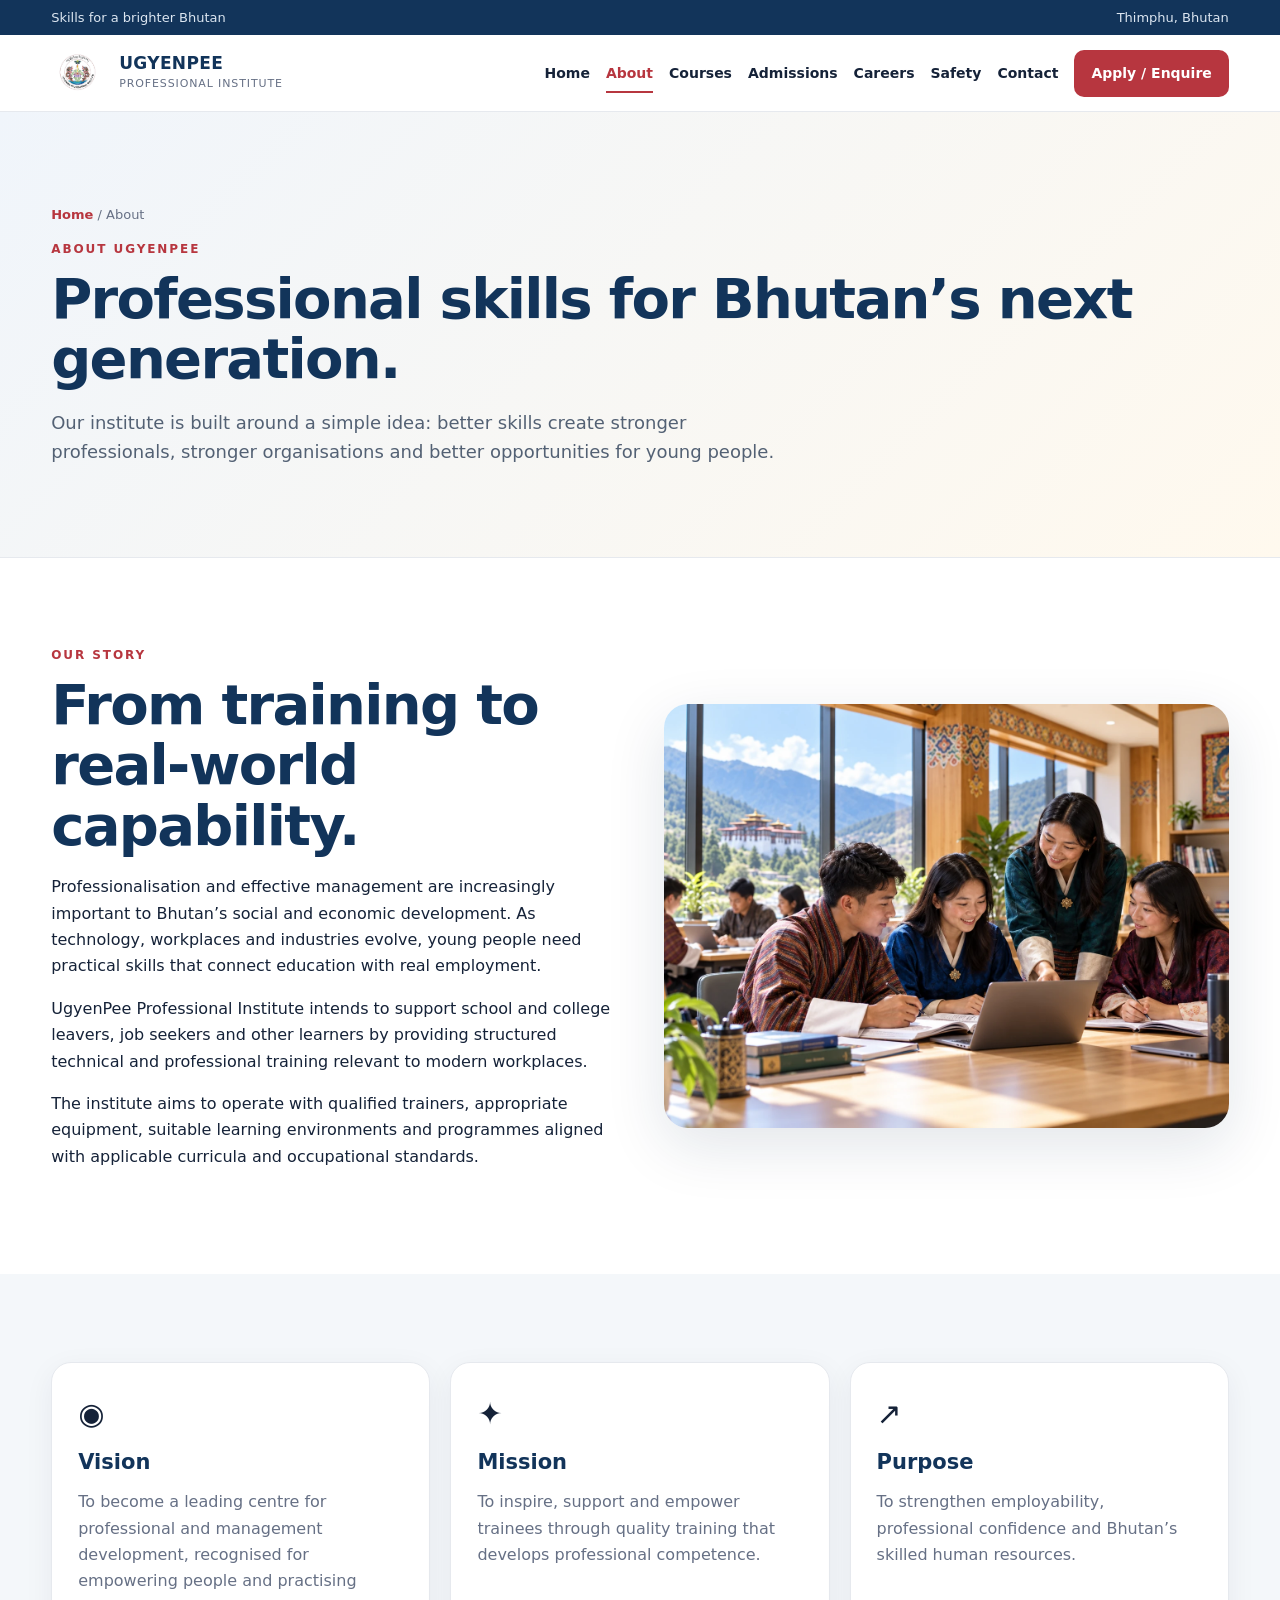
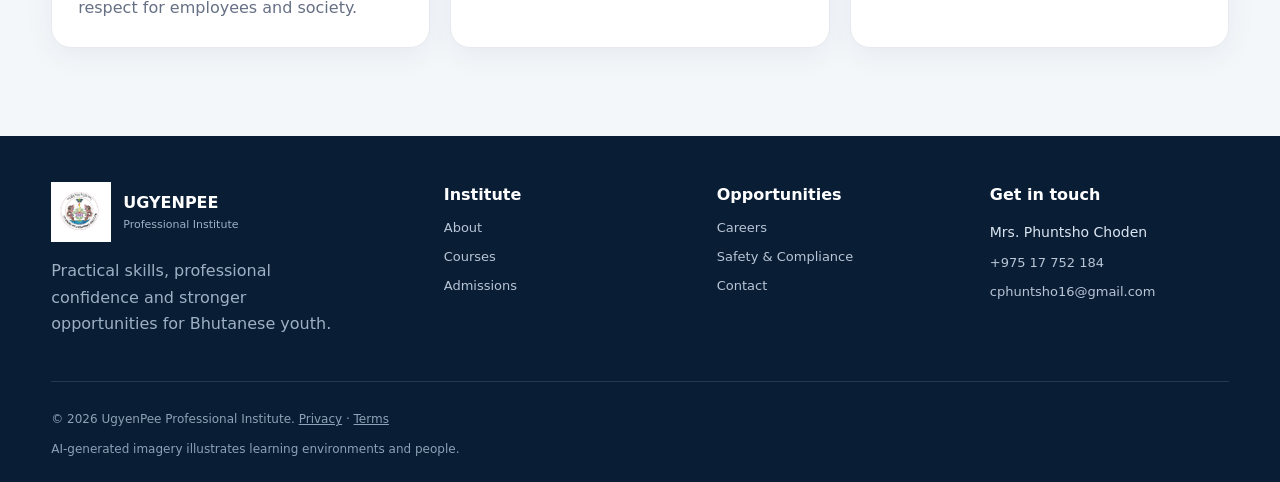
==== commit b210a6a4: "Complete institute pages with Bhutanese assets, contact details and approval placeholders" ====
--- a/about.html
+++ b/about.html
@@ -1,4 +1,4 @@
-<!doctype html><html lang="en"><head><meta charset="utf-8"><meta name="viewport" content="width=device-width,initial-scale=1"><meta name="description" content="UgyenPee Professional Institute — About"><title>About | UgyenPee Professional Institute</title><link rel="stylesheet" href="styles.css"></head><body><div class="topbar"><div class="container"><span>Skills for a brighter Bhutan</span><span>Thimphu, Bhutan</span></div></div><header class="site-header"><div class="container nav"><a class="brand" href="index.html"><img src="[data-uri]" alt="UgyenPee Professional Institute logo"><div class="brand-copy"><strong>UGYENPEE</strong><span>Professional Institute</span></div></a><button class="menu-btn" aria-label="Menu" aria-expanded="false">☰</button><nav class="navlinks"><a class="" href="index.html">Home</a><a class="active" href="about.html">About</a><a class="" href="courses.html">Courses</a><a class="" href="admissions.html">Admissions</a><a class="" href="careers.html">Careers</a><a class="" href="safety.html">Safety</a><a class="" href="contact.html">Contact</a><a class="btn btn-primary" href="contact.html">Apply / Enquire</a></nav></div></header><main>
+<!doctype html><html lang="en"><head><meta charset="utf-8"><meta name="viewport" content="width=device-width,initial-scale=1"><meta name="description" content="UgyenPee Professional Institute — About"><title>About | UgyenPee Professional Institute</title><link rel="stylesheet" href="styles.css"></head><body><a class="skip-link" href="#main">Skip to content</a><div class="topbar"><div class="container"><span>Skills for a brighter Bhutan</span><span>Thimphu, Bhutan</span></div></div><header class="site-header"><div class="container nav"><a class="brand" href="index.html"><img src="assets/ugyenpee-logo.jpg" width="1080" height="1064" alt="UgyenPee Professional Institute logo"><div class="brand-copy"><strong>UGYENPEE</strong><span>Professional Institute</span></div></a><button class="menu-btn" aria-label="Open navigation" aria-controls="site-navigation" aria-expanded="false">☰</button><nav id="site-navigation" class="navlinks" aria-label="Main navigation"><a class="" href="index.html">Home</a><a class="active" aria-current="page" href="about.html">About</a><a class="" href="courses.html">Courses</a><a class="" href="admissions.html">Admissions</a><a class="" href="careers.html">Careers</a><a class="" href="safety.html">Safety</a><a class="" href="contact.html">Contact</a><a class="btn btn-primary" href="contact.html">Apply / Enquire</a></nav></div></header><main id="main">
 <section class="page-hero"><div class="container"><div class="crumb"><a href="index.html">Home</a> / About</div><div class="eyebrow">About UgyenPee</div><h1>Professional skills for Bhutan’s next generation.</h1><p>Our institute is built around a simple idea: better skills create stronger professionals, stronger organisations and better opportunities for young people.</p></div></section>
-<section class="section"><div class="container grid-2"><div><div class="eyebrow">Our story</div><h2>From training to real-world capability.</h2><p>Professionalisation and effective management are increasingly important to Bhutan’s social and economic development. As technology, workplaces and industries evolve, young people need practical skills that connect education with real employment.</p><p>UgyenPee Professional Institute intends to support school and college leavers, job seekers and other learners by providing structured technical and professional training relevant to modern workplaces.</p><p>The institute aims to operate with qualified trainers, appropriate equipment, suitable learning environments and programmes aligned with applicable curricula and occupational standards.</p></div><div class="image-card tall"><img src="https://images.unsplash.com/photo-1522202176988-66273c2fd55f?auto=format&fit=crop&w=1200&q=85" alt="Students in collaborative learning"></div></div></section>
-<section class="section section-alt"><div class="container cards-3"><article class="card"><div class="icon">◉</div><h3>Vision</h3><p>To become a leading institute for developing competent professionals and management capacity.</p></article><article class="card"><div class="icon">✦</div><h3>Mission</h3><p>To inspire, support and empower trainees through quality training and proper professional skills.</p></article><article class="card"><div class="icon">↗</div><h3>Purpose</h3><p>To strengthen employability, professional confidence and Bhutan’s skilled human resources.</p></article></div></section></main><footer><div class="container footer-grid"><div><div class="footer-brand"><img src="[data-uri]" alt="UgyenPee Professional Institute logo"><div><strong>UGYENPEE</strong><span>Professional Institute</span></div></div><p style="color:#9eb0c3;max-width:300px">Practical skills, professional confidence and stronger opportunities for Bhutanese youth.</p></div><div class="footer-col"><strong>Institute</strong><a href="about.html">About</a><a href="courses.html">Courses</a><a href="admissions.html">Admissions</a></div><div class="footer-col"><strong>Opportunities</strong><a href="careers.html">Careers</a><a href="safety.html">Safety & Compliance</a><a href="contact.html">Contact</a></div><div class="footer-col"><strong>Approval prototype</strong><a href="#">Privacy Policy</a><a href="#">Terms of Service</a></div></div><div class="container copyright">© <span data-year></span> UgyenPee Professional Institute. Approval prototype.</div></footer><script src="script.js"></script></body></html>+<section class="section"><div class="container grid-2"><div><div class="eyebrow">Our story</div><h2>From training to real-world capability.</h2><p>Professionalisation and effective management are increasingly important to Bhutan’s social and economic development. As technology, workplaces and industries evolve, young people need practical skills that connect education with real employment.</p><p>UgyenPee Professional Institute intends to support school and college leavers, job seekers and other learners by providing structured technical and professional training relevant to modern workplaces.</p><p>The institute aims to operate with qualified trainers, appropriate equipment, suitable learning environments and programmes aligned with applicable curricula and occupational standards.</p></div><div class="image-card tall"><img src="assets/classroom.webp" width="1536" height="1024" loading="lazy" decoding="async" alt="Bhutanese learners collaborating in a classroom"></div></div></section>
+<section class="section section-alt"><div class="container cards-3"><article class="card"><div class="icon">◉</div><h3>Vision</h3><p>To become a leading centre for professional and management development, recognised for empowering people and practising respect for employees and society.</p></article><article class="card"><div class="icon">✦</div><h3>Mission</h3><p>To inspire, support and empower trainees through quality training that develops professional competence.</p></article><article class="card"><div class="icon">↗</div><h3>Purpose</h3><p>To strengthen employability, professional confidence and Bhutan’s skilled human resources.</p></article></div></section></main><footer><div class="container footer-grid"><div><div class="footer-brand"><img src="assets/ugyenpee-logo.jpg" width="1080" height="1064" alt="UgyenPee Professional Institute logo"><div><strong>UGYENPEE</strong><span>Professional Institute</span></div></div><p style="color:#9eb0c3;max-width:300px">Practical skills, professional confidence and stronger opportunities for Bhutanese youth.</p></div><div class="footer-col"><strong>Institute</strong><a href="about.html">About</a><a href="courses.html">Courses</a><a href="admissions.html">Admissions</a></div><div class="footer-col"><strong>Opportunities</strong><a href="careers.html">Careers</a><a href="safety.html">Safety & Compliance</a><a href="contact.html">Contact</a></div><div class="footer-col"><strong>Get in touch</strong><span>Mrs. Phuntsho Choden</span><a href="tel:+97517752184">+975 17 752 184</a><a href="mailto:cphuntsho16@gmail.com">cphuntsho16@gmail.com</a></div></div><div class="container copyright">© <span data-year></span> UgyenPee Professional Institute. <a href="safety.html#privacy">Privacy</a> · <a href="safety.html#terms">Terms</a><br><span>AI-generated imagery illustrates learning environments and people.</span></div></footer><script src="script.js"></script></body></html>
--- a/styles.css
+++ b/styles.css
@@ -2,7 +2,7 @@
 :root{--ink:#152238;--navy:#12345a;--blue:#255f96;--red:#b7363f;--gold:#d2a13e;--cream:#f8f4ec;--mist:#f4f7fa;--line:#e6e9ee;--muted:#667085;--white:#fff;--shadow:0 18px 60px rgba(15,42,72,.12)}
 *{box-sizing:border-box}html{scroll-behavior:smooth}body{margin:0;font-family:Inter,ui-sans-serif,system-ui,-apple-system,BlinkMacSystemFont,"Segoe UI",sans-serif;color:var(--ink);background:#fff;line-height:1.65}img{max-width:100%;display:block}a{text-decoration:none;color:inherit}.container{width:min(1180px,92%);margin:auto}
 .topbar{background:var(--navy);color:#dce6f1;font-size:12px}.topbar .container{display:flex;justify-content:space-between;gap:20px;padding:7px 0}.site-header{position:sticky;top:0;z-index:50;background:rgba(255,255,255,.96);backdrop-filter:blur(14px);border-bottom:1px solid var(--line)}.nav{display:flex;justify-content:space-between;align-items:center;min-height:76px}.brand{display:flex;align-items:center;gap:12px}.brand img{width:56px;height:56px;object-fit:contain;border-radius:50%;background:#fff}.brand-copy strong{display:block;color:var(--navy);font-size:17px;line-height:1.1;letter-spacing:.02em}.brand-copy span{display:block;color:var(--muted);font-size:11px;margin-top:3px;text-transform:uppercase;letter-spacing:.08em}.navlinks{display:flex;align-items:center;gap:22px;font-size:14px;font-weight:700}.navlinks a{padding:8px 0;position:relative}.navlinks a.active,.navlinks a:hover{color:var(--red)}.navlinks a.active:after{content:"";position:absolute;left:0;right:0;bottom:0;height:2px;background:var(--red)}.menu-btn{display:none;border:0;background:transparent;font-size:28px;color:var(--navy);padding:8px}.btn{display:inline-flex;align-items:center;justify-content:center;gap:8px;padding:12px 18px;border-radius:10px;border:1px solid transparent;font-weight:800;font-size:14px;cursor:pointer}.btn-primary{background:var(--red);color:#fff}.btn-primary:hover{background:#9f2d35}.btn-outline{border-color:var(--navy);color:var(--navy);background:#fff}.btn-light{background:#fff;color:var(--navy)}
-.hero{position:relative;min-height:660px;display:flex;align-items:flex-end;color:#fff;background:linear-gradient(90deg,rgba(8,26,48,.91),rgba(8,26,48,.56) 52%,rgba(8,26,48,.13)),var(--hero-image,url("https://images.unsplash.com/photo-1523050854058-8df90110c9f1?auto=format&fit=crop&w=2000&q=88")) center/cover no-repeat}.hero .container{padding:118px 0 78px}.eyebrow{text-transform:uppercase;letter-spacing:.16em;font-size:12px;font-weight:900;color:var(--red)}.hero .eyebrow{color:#f2c75f}.hero h1{font-size:clamp(48px,7vw,82px);line-height:.99;letter-spacing:-.045em;max-width:880px;margin:12px 0 22px}.hero h1 em{font-style:normal;color:#f0bd45}.hero p{max-width:720px;font-size:19px;color:#e6edf7}.hero-actions{display:flex;gap:12px;flex-wrap:wrap;margin-top:28px}
+.hero{position:relative;min-height:660px;display:flex;align-items:flex-end;color:#fff;background:linear-gradient(90deg,rgba(8,26,48,.91),rgba(8,26,48,.56) 52%,rgba(8,26,48,.13)),var(--hero-image,url("assets/campus.webp")) center/cover no-repeat}.hero .container{padding:118px 0 78px}.eyebrow{text-transform:uppercase;letter-spacing:.16em;font-size:12px;font-weight:900;color:var(--red)}.hero .eyebrow{color:#f2c75f}.hero h1{font-size:clamp(48px,7vw,82px);line-height:.99;letter-spacing:-.045em;max-width:880px;margin:12px 0 22px}.hero h1 em{font-style:normal;color:#f0bd45}.hero p{max-width:720px;font-size:19px;color:#e6edf7}.hero-actions{display:flex;gap:12px;flex-wrap:wrap;margin-top:28px}
 .trust-strip{background:#fff;border-bottom:1px solid var(--line)}.trust-grid{display:grid;grid-template-columns:repeat(4,1fr)}.trust-item{padding:22px;border-right:1px solid var(--line)}.trust-item:last-child{border-right:0}.trust-item strong{display:block;color:var(--navy);font-size:16px}.trust-item span{color:var(--muted);font-size:12px}
 .section{padding:88px 0}.section-alt{background:var(--mist)}.section-cream{background:var(--cream)}.section h2,.page-hero h1{color:var(--navy);font-size:clamp(36px,5vw,56px);line-height:1.08;letter-spacing:-.03em;margin:9px 0 18px}.lead{font-size:18px;color:#536174;max-width:780px}.grid-2{display:grid;grid-template-columns:1fr 1fr;gap:48px;align-items:center}.image-card{border-radius:24px;overflow:hidden;box-shadow:var(--shadow);min-height:420px}.image-card img{width:100%;height:100%;min-height:420px;object-fit:cover}.image-card.tall img{min-height:520px}.stats-grid{display:grid;grid-template-columns:repeat(3,1fr);gap:18px;margin-top:28px}.stat-card{background:#fff;border:1px solid var(--line);padding:22px;border-radius:16px}.stat-card strong{display:block;color:var(--navy);font-size:28px;line-height:1}.stat-card span{display:block;color:var(--muted);font-size:13px;margin-top:8px}
 .cards-3{display:grid;grid-template-columns:repeat(3,1fr);gap:20px}.card{background:#fff;border:1px solid var(--line);border-radius:20px;padding:26px;box-shadow:0 8px 30px rgba(15,42,72,.06)}.card h3{margin:6px 0 10px;color:var(--navy);font-size:21px}.card p{color:var(--muted);margin:0}.icon{font-size:30px}
@@ -21,3 +21,10 @@
 @media(max-width:620px){.topbar .container{font-size:10px}.brand-copy span{display:none}.brand img{width:48px;height:48px}.nav{min-height:68px}.navlinks{top:69px}.hero{min-height:620px;background-position:62% center}.hero h1{font-size:46px}.hero p{font-size:16px}.hero-actions .btn{width:100%}.trust-grid,.course-grid,.cards-3,.career-grid,.stats-grid,.footer-grid,.form-row{grid-template-columns:1fr}.trust-item{border-right:0!important;border-bottom:1px solid var(--line)}.section{padding:64px 0}.section-head{display:block}.section-head p{margin-top:8px}.image-card,.image-card img{min-height:300px}.page-hero{padding:62px 0 52px}.footer-grid{gap:24px}}
 
 .hero:after{content:"";position:absolute;inset:auto 0 0;height:140px;background:linear-gradient(transparent,rgba(8,26,48,.16));pointer-events:none}.hero .container{position:relative;z-index:1}.media-highlight{position:relative}.media-highlight:after{content:"";position:absolute;inset:18px -18px -18px 18px;border:1px solid rgba(210,161,62,.45);border-radius:24px;z-index:-1}.image-card img{transition:transform .45s ease}.image-card:hover img{transform:scale(1.025)}.section-kicker{display:inline-flex;align-items:center;gap:9px;color:var(--gold);font-weight:800;font-size:13px}.section-kicker:before{content:"";width:28px;height:2px;background:var(--gold)}.training-showcase{display:grid;grid-template-columns:1.05fr .95fr;gap:34px;align-items:stretch}.training-copy{padding:36px;border-radius:24px;background:#fff;border:1px solid var(--line);box-shadow:var(--shadow)}.training-image{border-radius:24px;overflow:hidden;min-height:420px}.training-image img{width:100%;height:100%;object-fit:cover}.training-points{display:grid;grid-template-columns:1fr 1fr;gap:12px;margin-top:24px}.training-point{padding:14px;border-radius:14px;background:var(--mist);font-size:13px}.training-point strong{display:block;color:var(--navy);margin-bottom:3px}@media(max-width:940px){.training-showcase{grid-template-columns:1fr}}@media(max-width:620px){.training-points{grid-template-columns:1fr}.training-image{min-height:300px}}
+
+
+/* Responsive polish and accessibility */
+:focus-visible{outline:3px solid #d2a13e;outline-offset:4px}.skip-link{position:fixed;top:-100px;left:1rem;z-index:100;background:white;padding:12px 18px}.skip-link:focus{top:8px}.navlinks .btn-primary,.navlinks .btn-primary:hover{color:#fff;padding:11px 16px}.brand{flex-shrink:0}.brand img,.footer-brand img{border-radius:0}.image-card{min-height:0;aspect-ratio:4/3}.image-card img,.image-card.tall img{min-height:0;width:100%;height:100%;object-fit:cover}.training-image img{height:100%;min-height:420px;object-fit:cover}.hero h1{max-width:800px}.hero p{max-width:630px}.footer-col{min-width:0}.footer-col a{overflow-wrap:anywhere}.footer-col span{display:block;margin-top:12px;font-size:14px}.meta-row{font-size:14px;align-items:start}.meta-row>*{flex:1}.course-enquire{display:inline-block;margin-top:20px;color:var(--red);font-weight:700}.pending{color:#755415;font-size:14px}.form h3{font-size:26px;margin:0}.form p{margin:0;color:var(--muted)}.form input,.form select,.form textarea{font-size:16px}.form label{font-size:14px}.policy{max-width:850px}.policy a,.contact-card a{color:var(--blue);text-decoration:underline;overflow-wrap:anywhere}section[id]{scroll-margin-top:110px}.training-point{font-size:14px}.trust-item span{font-size:14px}.copyright a{text-decoration:underline}.copyright span{display:inline-block;margin-top:10px}.navlinks{gap:16px}.topbar{font-size:13px}
+@media(max-width:1050px){.navlinks{position:absolute;top:100%;left:0;right:0;background:white;border-bottom:1px solid var(--line);display:none;flex-direction:column;align-items:stretch;padding:16px 4%;gap:4px;box-shadow:0 18px 40px rgba(15,42,72,.12);max-height:calc(100dvh - 80px);overflow:auto}.navlinks.open{display:flex}.navlinks a{padding:11px 4px}.menu-btn{display:block}}
+@media(max-width:620px){.hero{min-height:650px;background-position:66% center}.hero h1{font-size:clamp(37px,10.8vw,48px);line-height:1.06}.hero .container{padding-top:68px}.section h2,.page-hero h1{font-size:clamp(32px,9vw,42px)}.image-card{min-height:0}.image-card img,.image-card.tall img{min-height:0}.training-copy{padding:24px}.training-image{min-height:0;aspect-ratio:4/3}.training-image img{min-height:0}.grid-2{gap:30px}.callout{padding:26px}.trust-grid{grid-template-columns:1fr 1fr}.trust-item{padding:18px 12px}.trust-item strong{font-size:14px}.trust-item span{font-size:13px}.topbar .container{font-size:12px}.brand-copy span{display:block;font-size:10px}.brand img{width:56px;height:56px}.form-row{gap:14px}}
+@media(prefers-reduced-motion:reduce){html{scroll-behavior:auto}*,*:before,*:after{transition:none!important}}
